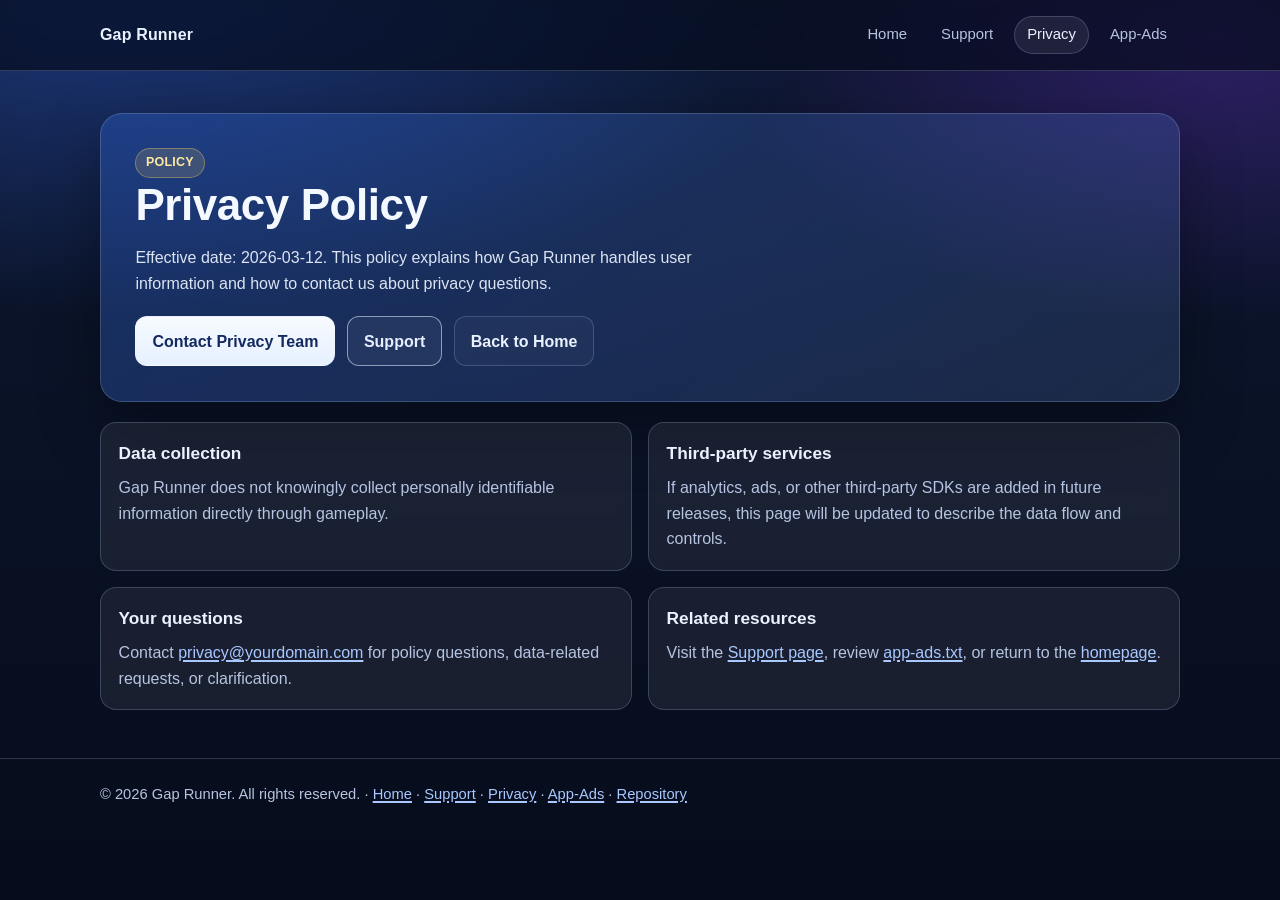
==== privacy.html @ 246b5f3a "Add favicon.ico from new spaceship icon" ====
<!doctype html>
<html lang="en">
<head>
  <meta charset="utf-8" />
  <meta name="viewport" content="width=device-width, initial-scale=1" />
  <title>Privacy Policy — Gap Runner</title>
  <meta name="description" content="Official privacy policy for Gap Runner." />
  <meta name="theme-color" content="#0d1730" />
  <link rel="icon" type="image/x-icon" href="./favicon.ico" />
  <link rel="icon" type="image/png" href="./assets/icon.png" />
  <link rel="apple-touch-icon" href="./assets/icon.png" />
  <link rel="shortcut icon" href="./assets/icon.png" />
  <link rel="stylesheet" href="./styles.css" />
</head>
<body>
  <a class="skip-link" href="#main-content">Skip to content</a>

  <header class="site-header">
    <div class="container header-inner">
      <a class="brand" href="./index.html">Gap Runner</a>
      <nav class="nav" aria-label="Main navigation">
        <a href="./index.html">Home</a>
        <a href="./support.html">Support</a>
        <a href="./privacy.html" aria-current="page">Privacy</a>
        <a href="./app-ads.txt">App-Ads</a>
      </nav>
    </div>
  </header>

  <main id="main-content" class="container">
    <section class="hero" aria-label="Privacy summary">
      <span class="kicker">Policy</span>
      <h1>Privacy Policy</h1>
      <p>
        Effective date: 2026-03-12. This policy explains how Gap Runner handles user
        information and how to contact us about privacy questions.
      </p>
      <div class="actions">
        <a class="btn btn-primary" href="mailto:privacy@yourdomain.com">Contact Privacy Team</a>
        <a class="btn btn-secondary" href="./support.html">Support</a>
        <a class="btn btn-ghost" href="./index.html">Back to Home</a>
      </div>
    </section>

    <section class="grid section" aria-label="Policy details">
      <article class="card">
        <h2>Data collection</h2>
        <p>
          Gap Runner does not knowingly collect personally identifiable information
          directly through gameplay.
        </p>
      </article>

      <article class="card">
        <h2>Third-party services</h2>
        <p>
          If analytics, ads, or other third-party SDKs are added in future releases,
          this page will be updated to describe the data flow and controls.
        </p>
      </article>

      <article class="card">
        <h2>Your questions</h2>
        <p>
          Contact <a href="mailto:privacy@yourdomain.com">privacy@yourdomain.com</a>
          for policy questions, data-related requests, or clarification.
        </p>
      </article>

      <article class="card">
        <h2>Related resources</h2>
        <p>
          Visit the <a href="./support.html">Support page</a>, review
          <a href="./app-ads.txt">app-ads.txt</a>, or return to the
          <a href="./index.html">homepage</a>.
        </p>
      </article>
    </section>
  </main>

  <footer class="site-footer">
    <div class="container">
      <p>
        © <span id="year">2026</span> Gap Runner. All rights reserved. ·
        <a href="./index.html">Home</a> ·
        <a href="./support.html">Support</a> ·
        <a href="./privacy.html">Privacy</a> ·
        <a href="./app-ads.txt">App-Ads</a> ·
        <a href="https://github.com/mehdichitsaz/gap-runner-public" target="_blank" rel="noopener noreferrer">Repository</a>
      </p>
    </div>
  </footer>

  <script>
    document.getElementById('year').textContent = new Date().getFullYear();
  </script>
</body>
</html>
---- styles.css ----
:root {
  --bg: #060c1b;
  --bg-soft: #0d1730;
  --surface: rgba(255, 255, 255, 0.07);
  --surface-strong: rgba(255, 255, 255, 0.12);
  --text: #eaf1ff;
  --text-muted: #b6c4e1;
  --primary: #7fb0ff;
  --primary-strong: #a8c8ff;
  --accent: #ffd45f;
  --border: rgba(181, 203, 245, 0.22);
  --shadow: 0 24px 60px rgba(0, 0, 0, 0.35);
  --radius: 22px;
  --radius-sm: 16px;
}

* { box-sizing: border-box; }

html, body {
  margin: 0;
  padding: 0;
}

body {
  font-family: -apple-system, BlinkMacSystemFont, "SF Pro Display", "SF Pro Text", "Segoe UI", Roboto, "Helvetica Neue", Arial, sans-serif;
  color: var(--text);
  line-height: 1.6;
  background:
    radial-gradient(1200px 600px at 10% -5%, #1e3b82 0%, transparent 60%),
    radial-gradient(900px 500px at 95% 5%, #2d1f63 0%, transparent 55%),
    linear-gradient(180deg, var(--bg-soft) 0%, var(--bg) 100%);
  min-height: 100vh;
}

a {
  color: var(--primary-strong);
  text-decoration-thickness: 1.5px;
  text-underline-offset: 2px;
}

a:hover { color: #d7e6ff; }

.skip-link {
  position: absolute;
  left: -9999px;
  top: auto;
}

.skip-link:focus {
  left: 1rem;
  top: 1rem;
  z-index: 999;
  background: #fff;
  color: #0f2452;
  padding: 0.5rem 0.75rem;
  border-radius: 0.5rem;
  font-weight: 600;
  text-decoration: none;
}

.container {
  width: min(100% - 2rem, 1080px);
  margin: 0 auto;
}

.site-header {
  position: sticky;
  top: 0;
  z-index: 20;
  background: rgba(6, 12, 27, 0.7);
  backdrop-filter: blur(14px) saturate(1.2);
  border-bottom: 1px solid var(--border);
}

.header-inner {
  display: flex;
  align-items: center;
  justify-content: space-between;
  min-height: 70px;
  gap: 1rem;
}

.brand {
  font-weight: 700;
  color: var(--text);
  text-decoration: none;
  letter-spacing: 0.01em;
}

.nav {
  display: flex;
  flex-wrap: wrap;
  gap: 0.5rem;
}

.nav a {
  text-decoration: none;
  font-size: 0.93rem;
  color: var(--text-muted);
  padding: 0.4rem 0.75rem;
  border-radius: 999px;
  border: 1px solid transparent;
}

.nav a:hover,
.nav a[aria-current="page"] {
  color: var(--text);
  border-color: var(--border);
  background: rgba(255, 255, 255, 0.08);
}

main { padding: 2.6rem 0 3rem; }

.hero {
  background: linear-gradient(145deg, rgba(45, 99, 211, 0.36), rgba(127, 176, 255, 0.15));
  border: 1px solid var(--border);
  color: #f4f8ff;
  padding: 1.65rem;
  border-radius: var(--radius);
  box-shadow: var(--shadow);
}

.hero-main {
  display: grid;
  gap: 1.25rem;
  align-items: center;
}

.hero-icon-wrap {
  display: flex;
  justify-content: center;
}

.hero-icon {
  width: clamp(92px, 18vw, 132px);
  height: clamp(92px, 18vw, 132px);
  border-radius: 26px;
  box-shadow: 0 20px 45px rgba(0, 0, 0, 0.3);
  border: 1px solid rgba(255, 255, 255, 0.3);
}

.hero h1 {
  margin: 0.15rem 0 0;
  line-height: 1.15;
  font-size: clamp(1.85rem, 4vw, 2.75rem);
  letter-spacing: -0.01em;
}

.hero p {
  margin: 0.9rem 0 0;
  color: rgba(236, 243, 255, 0.92);
  max-width: 68ch;
}

.actions {
  display: flex;
  flex-wrap: wrap;
  gap: 0.72rem;
  margin-top: 1.25rem;
}

.btn {
  display: inline-flex;
  align-items: center;
  justify-content: center;
  gap: 0.4rem;
  border-radius: 12px;
  border: 1px solid transparent;
  padding: 0.7rem 1rem;
  font-weight: 600;
  text-decoration: none;
  transition: transform 0.12s ease, background-color 0.2s ease;
}

.btn:hover {
  transform: translateY(-1px);
}

.btn-primary {
  background: linear-gradient(180deg, #f7fbff, #e6f0ff);
  color: #132a5f;
}

.btn-primary:hover { background: #ffffff; }

.btn-secondary {
  color: #e7efff;
  border-color: rgba(231, 239, 255, 0.55);
  background: rgba(255, 255, 255, 0.05);
}

.btn-secondary:hover { background: rgba(255, 255, 255, 0.12); }

.btn-ghost {
  color: var(--text);
  border-color: var(--border);
  background: rgba(255, 255, 255, 0.03);
}

.btn-ghost:hover { background: rgba(255, 255, 255, 0.09); }

.grid {
  display: grid;
  grid-template-columns: 1fr;
  gap: 1rem;
  margin-top: 1.5rem;
}

.card {
  background: var(--surface);
  border: 1px solid var(--border);
  border-radius: var(--radius-sm);
  padding: 1.1rem;
  backdrop-filter: blur(4px);
}

.card:hover {
  border-color: rgba(200, 220, 255, 0.35);
  background: var(--surface-strong);
}

.card h2 {
  margin: 0 0 0.45rem;
  font-size: 1.08rem;
}

.card p {
  margin: 0;
  color: var(--text-muted);
}

.section {
  margin-top: 1.25rem;
}

.kicker {
  display: inline-block;
  padding: 0.24rem 0.6rem;
  border-radius: 999px;
  background: rgba(255, 212, 95, 0.15);
  border: 1px solid rgba(255, 212, 95, 0.35);
  color: #ffe7a3;
  font-weight: 600;
  font-size: 0.78rem;
  letter-spacing: 0.02em;
  text-transform: uppercase;
}

.site-footer {
  border-top: 1px solid var(--border);
  color: var(--text-muted);
  font-size: 0.92rem;
  padding: 1.5rem 0 2rem;
}

.site-footer p {
  margin: 0;
  text-wrap: balance;
}

@media (min-width: 760px) {
  .hero { padding: 2.15rem; }
  .hero-main { grid-template-columns: auto 1fr; gap: 1.6rem; }
  .hero-icon-wrap { justify-content: flex-start; }
  .grid { grid-template-columns: repeat(2, minmax(0, 1fr)); }
}

@media (max-width: 520px) {
  .header-inner {
    flex-direction: column;
    align-items: flex-start;
    padding: 0.65rem 0;
  }

  .nav {
    width: 100%;
  }

  .nav a {
    padding: 0.45rem 0.6rem;
  }
}
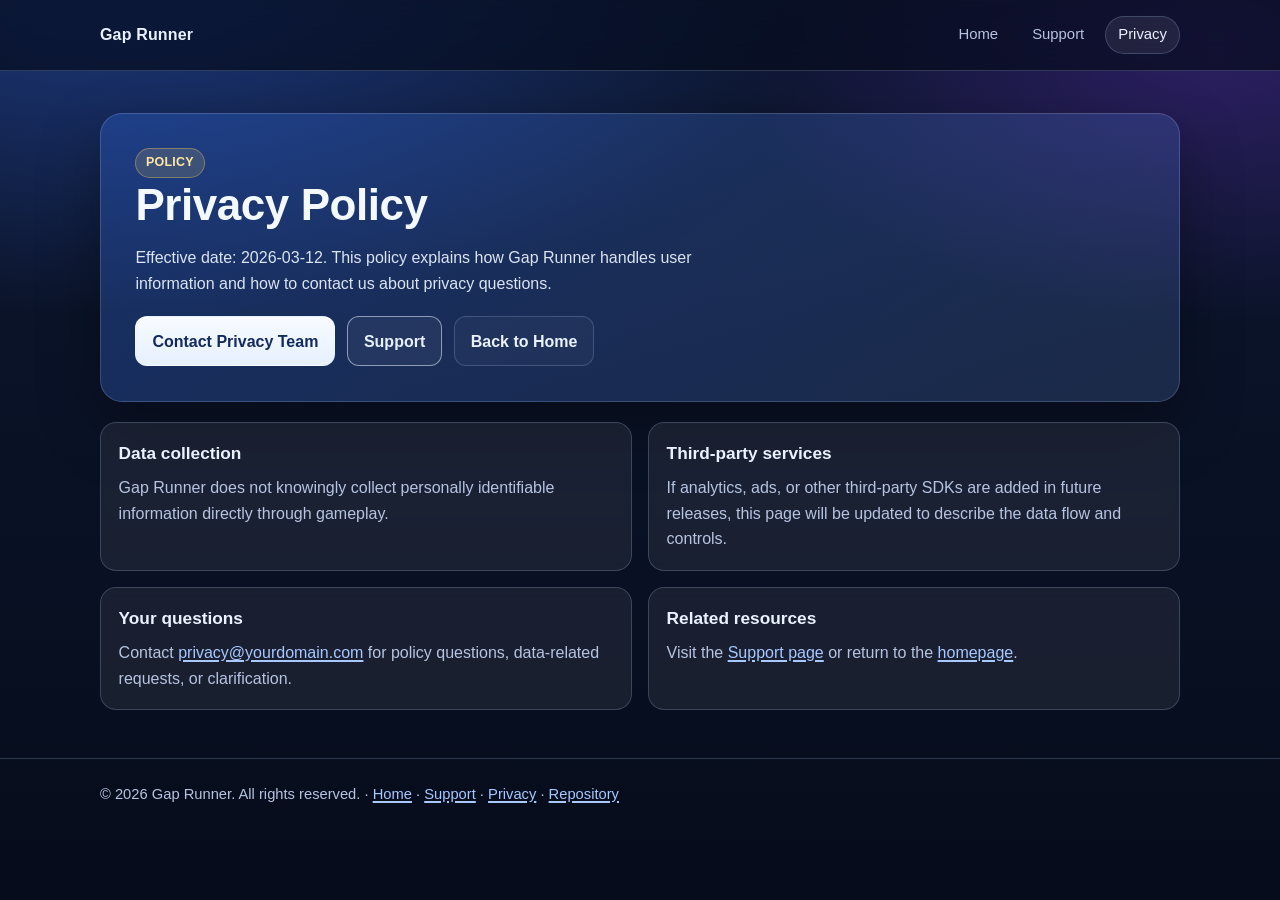
==== commit 802f2467: "Add ads.txt and remove app-ads.txt links from site UI" ====
--- a/privacy.html
+++ b/privacy.html
@@ -7,9 +7,7 @@
   <meta name="description" content="Official privacy policy for Gap Runner." />
   <meta name="theme-color" content="#0d1730" />
   <link rel="icon" type="image/x-icon" href="./favicon.ico" />
-  <link rel="icon" type="image/png" href="./assets/icon.png" />
   <link rel="apple-touch-icon" href="./assets/icon.png" />
-  <link rel="shortcut icon" href="./assets/icon.png" />
   <link rel="stylesheet" href="./styles.css" />
 </head>
 <body>
@@ -22,7 +20,6 @@
         <a href="./index.html">Home</a>
         <a href="./support.html">Support</a>
         <a href="./privacy.html" aria-current="page">Privacy</a>
-        <a href="./app-ads.txt">App-Ads</a>
       </nav>
     </div>
   </header>
@@ -70,8 +67,7 @@
       <article class="card">
         <h2>Related resources</h2>
         <p>
-          Visit the <a href="./support.html">Support page</a>, review
-          <a href="./app-ads.txt">app-ads.txt</a>, or return to the
+          Visit the <a href="./support.html">Support page</a> or return to the
           <a href="./index.html">homepage</a>.
         </p>
       </article>
@@ -85,7 +81,6 @@
         <a href="./index.html">Home</a> ·
         <a href="./support.html">Support</a> ·
         <a href="./privacy.html">Privacy</a> ·
-        <a href="./app-ads.txt">App-Ads</a> ·
         <a href="https://github.com/mehdichitsaz/gap-runner-public" target="_blank" rel="noopener noreferrer">Repository</a>
       </p>
     </div>
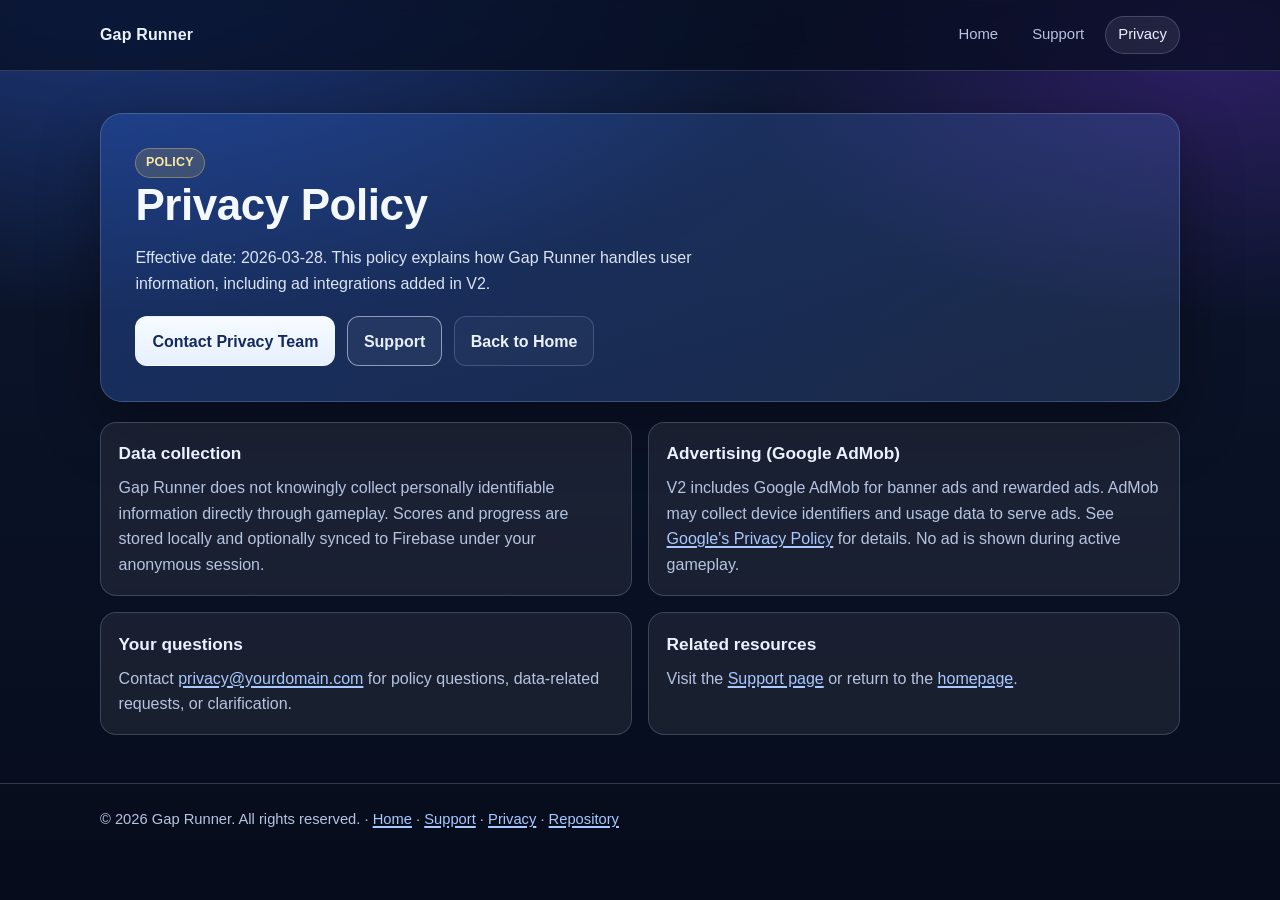
==== commit fd22a0b5: "Update site content for V2 — lives, stars, AdMob, leaderboards, privacy policy" ====
--- a/privacy.html
+++ b/privacy.html
@@ -29,8 +29,8 @@
       <span class="kicker">Policy</span>
       <h1>Privacy Policy</h1>
       <p>
-        Effective date: 2026-03-12. This policy explains how Gap Runner handles user
-        information and how to contact us about privacy questions.
+        Effective date: 2026-03-28. This policy explains how Gap Runner handles user
+        information, including ad integrations added in V2.
       </p>
       <div class="actions">
         <a class="btn btn-primary" href="mailto:privacy@yourdomain.com">Contact Privacy Team</a>
@@ -44,15 +44,18 @@
         <h2>Data collection</h2>
         <p>
           Gap Runner does not knowingly collect personally identifiable information
-          directly through gameplay.
+          directly through gameplay. Scores and progress are stored locally and optionally
+          synced to Firebase under your anonymous session.
         </p>
       </article>
 
       <article class="card">
-        <h2>Third-party services</h2>
+        <h2>Advertising (Google AdMob)</h2>
         <p>
-          If analytics, ads, or other third-party SDKs are added in future releases,
-          this page will be updated to describe the data flow and controls.
+          V2 includes Google AdMob for banner ads and rewarded ads. AdMob may collect
+          device identifiers and usage data to serve ads. See
+          <a href="https://policies.google.com/privacy" target="_blank" rel="noopener noreferrer">Google's Privacy Policy</a>
+          for details. No ad is shown during active gameplay.
         </p>
       </article>
 
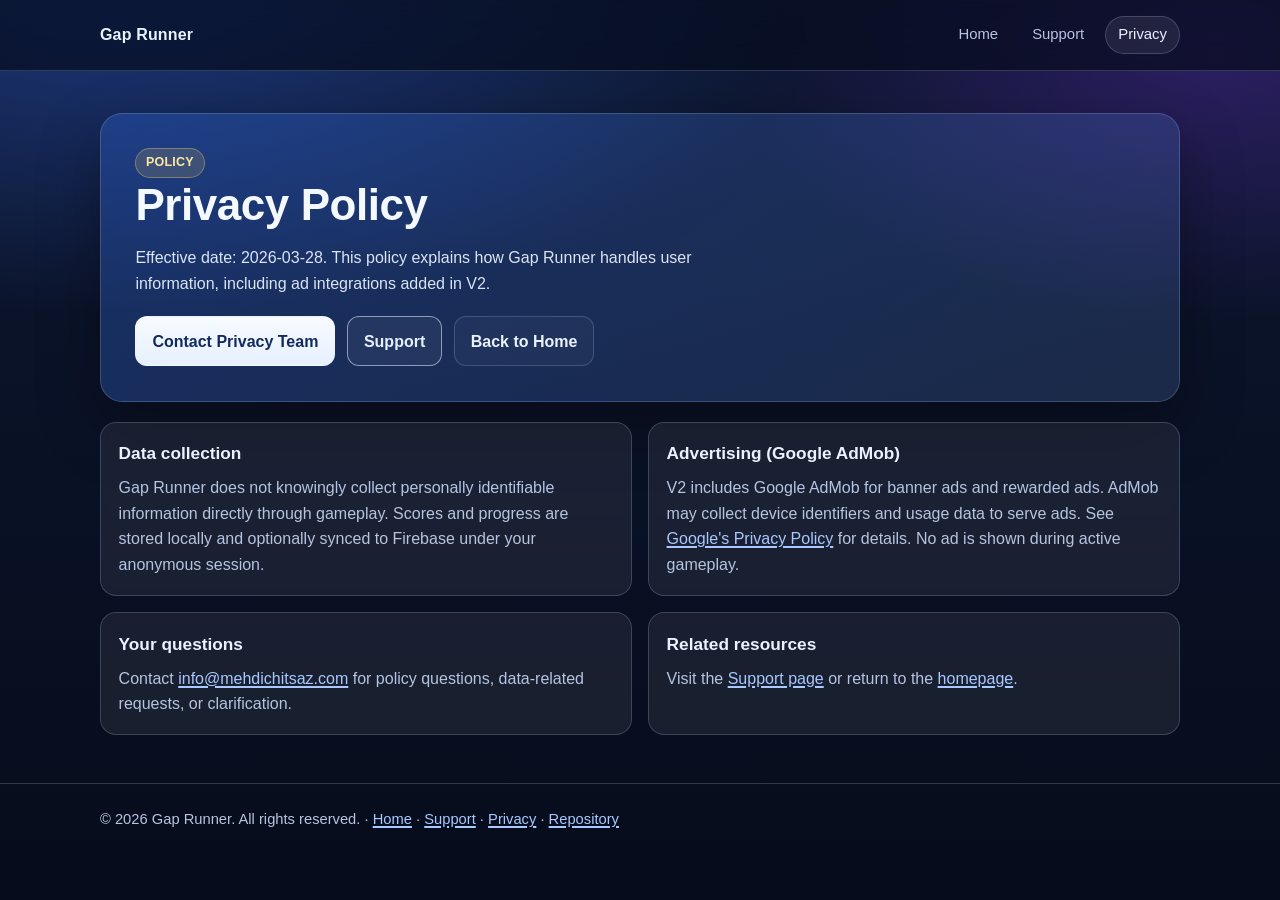
==== commit 5adadb18: "Update contact emails to info@mehdichitsaz.com" ====
--- a/privacy.html
+++ b/privacy.html
@@ -33,7 +33,7 @@
         information, including ad integrations added in V2.
       </p>
       <div class="actions">
-        <a class="btn btn-primary" href="mailto:privacy@yourdomain.com">Contact Privacy Team</a>
+        <a class="btn btn-primary" href="mailto:info@mehdichitsaz.com">Contact Privacy Team</a>
         <a class="btn btn-secondary" href="./support.html">Support</a>
         <a class="btn btn-ghost" href="./index.html">Back to Home</a>
       </div>
@@ -62,7 +62,7 @@
       <article class="card">
         <h2>Your questions</h2>
         <p>
-          Contact <a href="mailto:privacy@yourdomain.com">privacy@yourdomain.com</a>
+          Contact <a href="mailto:info@mehdichitsaz.com">info@mehdichitsaz.com</a>
           for policy questions, data-related requests, or clarification.
         </p>
       </article>
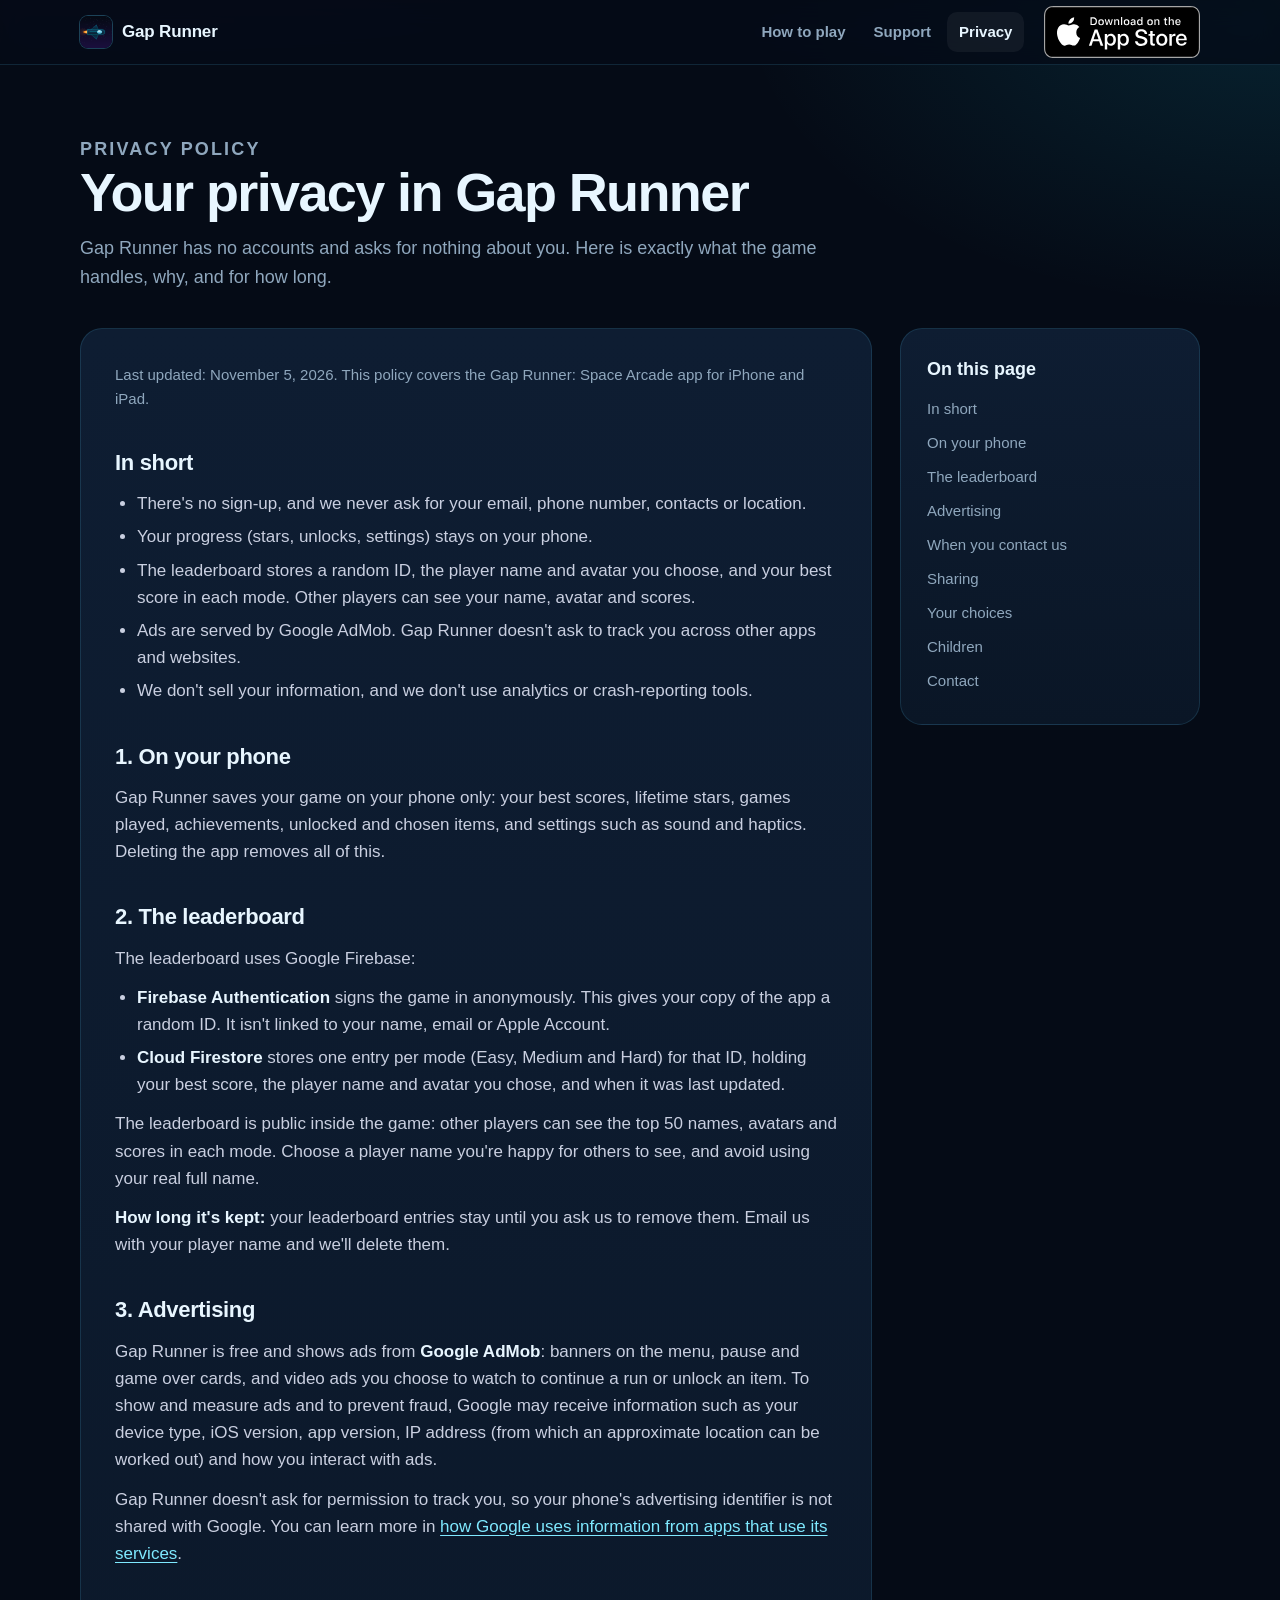
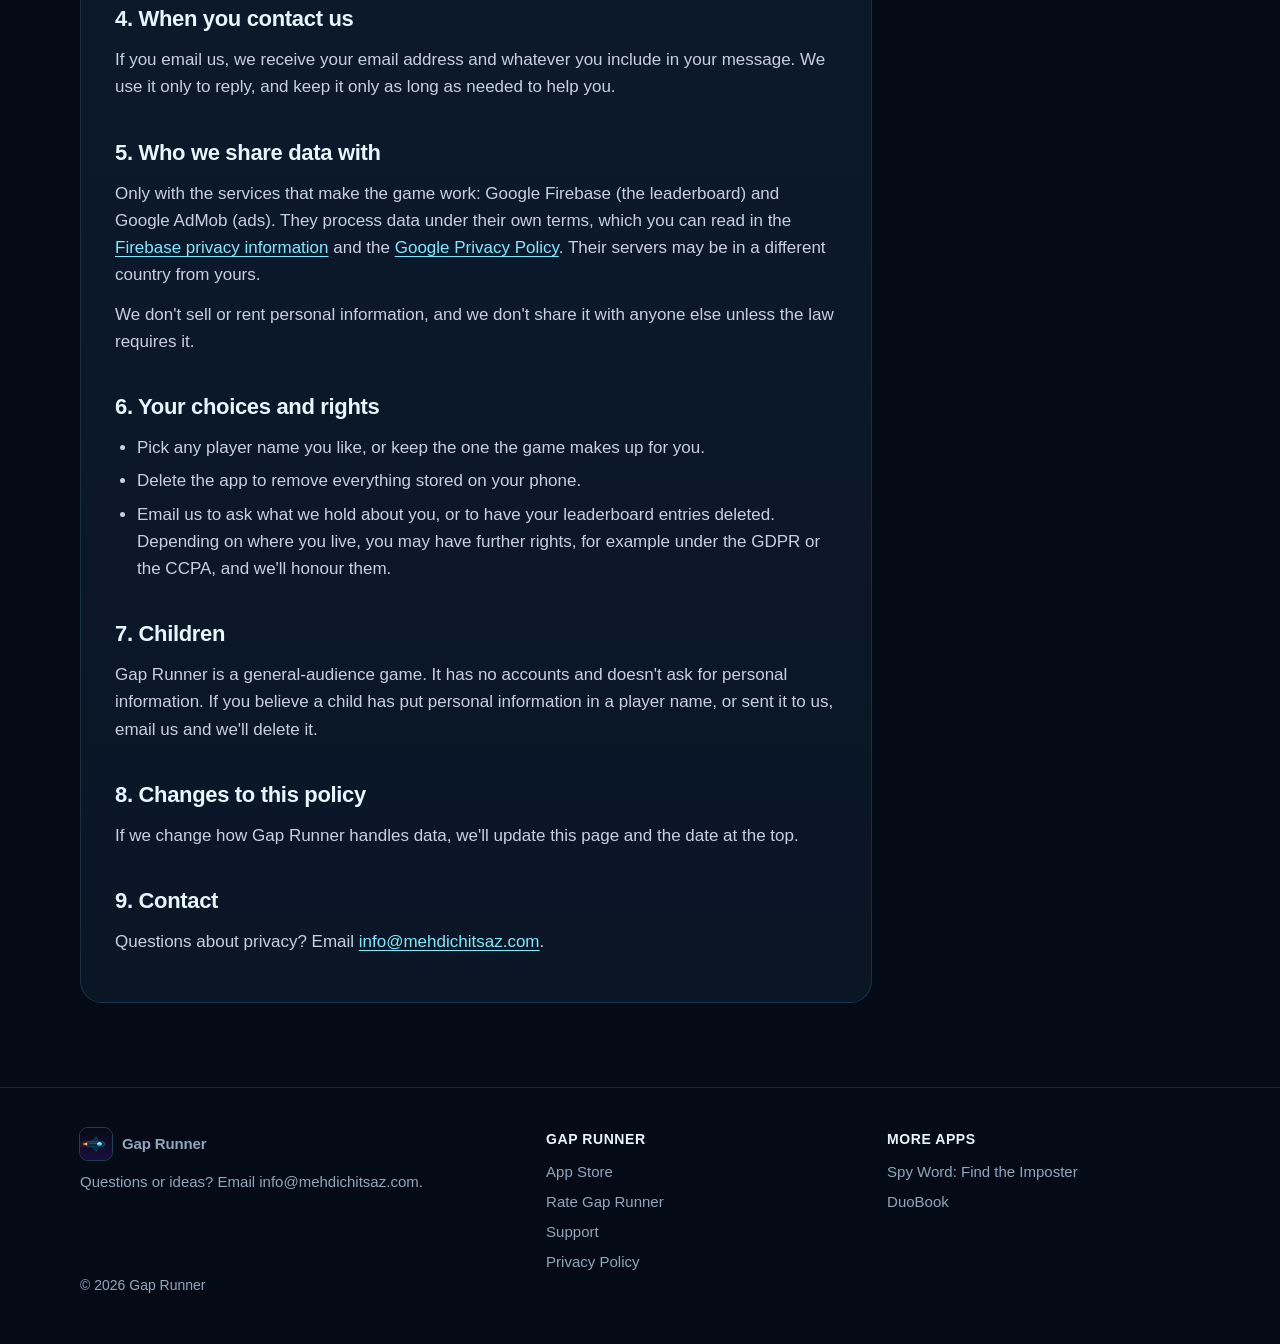
==== commit f45240ec: "Rebuild the site for Gap Runner 2.1: new home, support and privacy pages, current screenshots, iPhon" ====
--- a/privacy.html
+++ b/privacy.html
@@ -1,96 +1,144 @@
 <!doctype html>
 <html lang="en">
 <head>
-  <meta charset="utf-8" />
-  <meta name="viewport" content="width=device-width, initial-scale=1" />
-  <title>Privacy Policy — Gap Runner</title>
-  <meta name="description" content="Official privacy policy for Gap Runner." />
-  <meta name="theme-color" content="#0d1730" />
-  <link rel="icon" type="image/x-icon" href="./favicon.ico" />
-  <link rel="apple-touch-icon" href="./assets/icon.png" />
-  <link rel="stylesheet" href="./styles.css" />
+  <meta charset="utf-8">
+  <meta name="viewport" content="width=device-width, initial-scale=1, viewport-fit=cover">
+  <title>Privacy Policy · Gap Runner: Space Arcade</title>
+  <meta name="description" content="How Gap Runner handles data: no accounts, progress stays on your phone, the leaderboard shows your player name and best scores, and ads are served by Google AdMob without tracking.">
+  <meta name="theme-color" content="#050b16">
+  <link rel="canonical" href="https://mehdichitsaz.com/gap-runner/privacy.html">
+  <link rel="icon" href="favicon.ico" sizes="48x48">
+  <link rel="icon" type="image/png" sizes="32x32" href="assets/img/favicon-32.png">
+  <link rel="apple-touch-icon" href="apple-touch-icon.png">
+  <link rel="stylesheet" href="assets/site.css">
+  <meta property="og:type" content="website">
+  <meta property="og:site_name" content="Gap Runner">
+  <meta property="og:title" content="Gap Runner Privacy Policy">
+  <meta property="og:description" content="No accounts, progress stays on your phone, and the leaderboard only shows your player name, avatar and best scores.">
+  <meta property="og:url" content="https://mehdichitsaz.com/gap-runner/privacy.html">
+  <meta property="og:image" content="https://mehdichitsaz.com/gap-runner/assets/img/og.jpg">
+  <meta name="twitter:card" content="summary_large_image">
 </head>
 <body>
-  <a class="skip-link" href="#main-content">Skip to content</a>
+  <a class="skip" href="#main">Skip to content</a>
 
   <header class="site-header">
-    <div class="container header-inner">
-      <a class="brand" href="./index.html">Gap Runner</a>
-      <nav class="nav" aria-label="Main navigation">
-        <a href="./index.html">Home</a>
-        <a href="./support.html">Support</a>
-        <a href="./privacy.html" aria-current="page">Privacy</a>
+    <div class="wrap">
+      <a class="brand" href="./"><img src="assets/img/icon-512.png" alt="" width="32" height="32">Gap Runner</a>
+      <nav class="nav" aria-label="Main">
+        <a class="optional" href="./#how-to-play">How to play</a>
+        <a href="support.html">Support</a>
+        <a href="privacy.html" aria-current="page">Privacy</a>
       </nav>
+      <a class="header-cta badge-link" href="https://apps.apple.com/app/id6761074765"><img src="assets/img/app-store-badge.svg" alt="Download on the App Store" width="108" height="36"></a>
     </div>
   </header>
 
-  <main id="main-content" class="container">
-    <section class="hero" aria-label="Privacy summary">
-      <span class="kicker">Policy</span>
-      <h1>Privacy Policy</h1>
-      <p>
-        Effective date: 2026-03-28. This policy explains how Gap Runner handles user
-        information, including ad integrations added in V2.
-      </p>
-      <div class="actions">
-        <a class="btn btn-primary" href="mailto:info@mehdichitsaz.com">Contact Privacy Team</a>
-        <a class="btn btn-secondary" href="./support.html">Support</a>
-        <a class="btn btn-ghost" href="./index.html">Back to Home</a>
+  <main id="main" class="doc">
+    <div class="wrap">
+      <div class="doc-head">
+        <p class="eyebrow">Privacy Policy</p>
+        <h1>Your privacy in Gap Runner</h1>
+        <p>Gap Runner has no accounts and asks for nothing about you. Here is exactly what the game handles, why, and for how long.</p>
       </div>
-    </section>
 
-    <section class="grid section" aria-label="Policy details">
-      <article class="card">
-        <h2>Data collection</h2>
-        <p>
-          Gap Runner does not knowingly collect personally identifiable information
-          directly through gameplay. Scores and progress are stored locally and optionally
-          synced to Firebase under your anonymous session.
-        </p>
-      </article>
+      <div class="doc-grid">
+        <article class="card prose">
+          <p class="meta">Last updated: November 5, 2026. This policy covers the Gap Runner: Space Arcade app for iPhone and iPad.</p>
 
-      <article class="card">
-        <h2>Advertising (Google AdMob)</h2>
-        <p>
-          V2 includes Google AdMob for banner ads and rewarded ads. AdMob may collect
-          device identifiers and usage data to serve ads. See
-          <a href="https://policies.google.com/privacy" target="_blank" rel="noopener noreferrer">Google's Privacy Policy</a>
-          for details. No ad is shown during active gameplay.
-        </p>
-      </article>
+          <h2 id="summary">In short</h2>
+          <ul>
+            <li>There's no sign-up, and we never ask for your email, phone number, contacts or location.</li>
+            <li>Your progress (stars, unlocks, settings) stays on your phone.</li>
+            <li>The leaderboard stores a random ID, the player name and avatar you choose, and your best score in each mode. Other players can see your name, avatar and scores.</li>
+            <li>Ads are served by Google AdMob. Gap Runner doesn't ask to track you across other apps and websites.</li>
+            <li>We don't sell your information, and we don't use analytics or crash-reporting tools.</li>
+          </ul>
 
-      <article class="card">
-        <h2>Your questions</h2>
-        <p>
-          Contact <a href="mailto:info@mehdichitsaz.com">info@mehdichitsaz.com</a>
-          for policy questions, data-related requests, or clarification.
-        </p>
-      </article>
+          <h2 id="device">1. On your phone</h2>
+          <p>Gap Runner saves your game on your phone only: your best scores, lifetime stars, games played, achievements, unlocked and chosen items, and settings such as sound and haptics. Deleting the app removes all of this.</p>
 
-      <article class="card">
-        <h2>Related resources</h2>
-        <p>
-          Visit the <a href="./support.html">Support page</a> or return to the
-          <a href="./index.html">homepage</a>.
-        </p>
-      </article>
-    </section>
+          <h2 id="leaderboard">2. The leaderboard</h2>
+          <p>The leaderboard uses Google Firebase:</p>
+          <ul>
+            <li><strong>Firebase Authentication</strong> signs the game in anonymously. This gives your copy of the app a random ID. It isn't linked to your name, email or Apple Account.</li>
+            <li><strong>Cloud Firestore</strong> stores one entry per mode (Easy, Medium and Hard) for that ID, holding your best score, the player name and avatar you chose, and when it was last updated.</li>
+          </ul>
+          <p>The leaderboard is public inside the game: other players can see the top 50 names, avatars and scores in each mode. Choose a player name you're happy for others to see, and avoid using your real full name.</p>
+          <p><strong>How long it's kept:</strong> your leaderboard entries stay until you ask us to remove them. Email us with your player name and we'll delete them.</p>
+
+          <h2 id="ads">3. Advertising</h2>
+          <p>Gap Runner is free and shows ads from <strong>Google AdMob</strong>: banners on the menu, pause and game over cards, and video ads you choose to watch to continue a run or unlock an item. To show and measure ads and to prevent fraud, Google may receive information such as your device type, iOS version, app version, IP address (from which an approximate location can be worked out) and how you interact with ads.</p>
+          <p>Gap Runner doesn't ask for permission to track you, so your phone's advertising identifier is not shared with Google. You can learn more in <a href="https://policies.google.com/technologies/ads">how Google uses information from apps that use its services</a>.</p>
+
+          <h2 id="contact-us">4. When you contact us</h2>
+          <p>If you email us, we receive your email address and whatever you include in your message. We use it only to reply, and keep it only as long as needed to help you.</p>
+
+          <h2 id="sharing">5. Who we share data with</h2>
+          <p>Only with the services that make the game work: Google Firebase (the leaderboard) and Google AdMob (ads). They process data under their own terms, which you can read in the <a href="https://firebase.google.com/support/privacy">Firebase privacy information</a> and the <a href="https://policies.google.com/privacy">Google Privacy Policy</a>. Their servers may be in a different country from yours.</p>
+          <p>We don't sell or rent personal information, and we don't share it with anyone else unless the law requires it.</p>
+
+          <h2 id="choices">6. Your choices and rights</h2>
+          <ul>
+            <li>Pick any player name you like, or keep the one the game makes up for you.</li>
+            <li>Delete the app to remove everything stored on your phone.</li>
+            <li>Email us to ask what we hold about you, or to have your leaderboard entries deleted. Depending on where you live, you may have further rights, for example under the GDPR or the CCPA, and we'll honour them.</li>
+          </ul>
+
+          <h2 id="children">7. Children</h2>
+          <p>Gap Runner is a general-audience game. It has no accounts and doesn't ask for personal information. If you believe a child has put personal information in a player name, or sent it to us, email us and we'll delete it.</p>
+
+          <h2 id="changes">8. Changes to this policy</h2>
+          <p>If we change how Gap Runner handles data, we'll update this page and the date at the top.</p>
+
+          <h2 id="contact">9. Contact</h2>
+          <p>Questions about privacy? Email <a href="mailto:info@mehdichitsaz.com?subject=Gap%20Runner%20privacy">info@mehdichitsaz.com</a>.</p>
+        </article>
+
+        <aside class="card aside">
+          <h2>On this page</h2>
+          <ul class="toc">
+            <li><a href="#summary">In short</a></li>
+            <li><a href="#device">On your phone</a></li>
+            <li><a href="#leaderboard">The leaderboard</a></li>
+            <li><a href="#ads">Advertising</a></li>
+            <li><a href="#contact-us">When you contact us</a></li>
+            <li><a href="#sharing">Sharing</a></li>
+            <li><a href="#choices">Your choices</a></li>
+            <li><a href="#children">Children</a></li>
+            <li><a href="#contact">Contact</a></li>
+          </ul>
+        </aside>
+      </div>
+    </div>
   </main>
 
   <footer class="site-footer">
-    <div class="container">
-      <p>
-        © <span id="year">2026</span> Gap Runner. All rights reserved. ·
-        <a href="./index.html">Home</a> ·
-        <a href="./support.html">Support</a> ·
-        <a href="./privacy.html">Privacy</a> ·
-        <a href="https://github.com/mehdichitsaz/gap-runner-public" target="_blank" rel="noopener noreferrer">Repository</a>
-      </p>
+    <div class="wrap">
+      <div class="footer-grid">
+        <div>
+          <a class="brand" href="./"><img src="assets/img/icon-512.png" alt="" width="32" height="32">Gap Runner</a>
+          <p>Questions or ideas? Email <a href="mailto:info@mehdichitsaz.com">info@mehdichitsaz.com</a>.</p>
+        </div>
+        <div>
+          <h2>Gap Runner</h2>
+          <ul>
+            <li><a href="https://apps.apple.com/app/id6761074765">App Store</a></li>
+            <li><a href="https://apps.apple.com/app/id6761074765?action=write-review">Rate Gap Runner</a></li>
+            <li><a href="support.html">Support</a></li>
+            <li><a href="privacy.html">Privacy Policy</a></li>
+          </ul>
+        </div>
+        <div>
+          <h2>More apps</h2>
+          <ul>
+            <li><a href="https://mehdichitsaz.com/spyword/">Spy Word: Find the Imposter</a></li>
+            <li><a href="https://mehdichitsaz.com/duobook/">DuoBook</a></li>
+          </ul>
+        </div>
+      </div>
+      <p class="copyright">© 2026 Gap Runner</p>
     </div>
   </footer>
-
-  <script>
-    document.getElementById('year').textContent = new Date().getFullYear();
-  </script>
 </body>
 </html>
--- a/assets/site.css
+++ b/assets/site.css
@@ -0,0 +1,373 @@
+/* Gap Runner public site: home, support and privacy share this sheet. */
+
+:root {
+  --bg: #050b16;
+  --bg-2: #081222;
+  --surface: #0a1626;
+  --surface-2: #0e1d32;
+  --line: rgba(90, 210, 255, 0.14);
+  --line-strong: rgba(90, 210, 255, 0.28);
+  --text: #e8f6ff;
+  --muted: #8fa7bd;
+  --accent: #19d3f0;
+  --accent-soft: rgba(25, 211, 240, 0.14);
+  --violet: #8b5cf6;
+  --gold: #f5c542;
+  --heart: #ff4d6d;
+  --radius: 22px;
+  --radius-sm: 14px;
+  --wrap: 1120px;
+  --shadow: 0 30px 80px rgba(0, 0, 0, 0.45);
+  color-scheme: dark;
+}
+
+* { box-sizing: border-box; }
+
+html { scroll-behavior: smooth; -webkit-text-size-adjust: 100%; }
+
+html { background: var(--bg); }
+
+body {
+  margin: 0;
+  min-height: 100vh;
+  background:
+    radial-gradient(1100px 600px at 12% -10%, rgba(139, 92, 246, 0.18), transparent 60%) no-repeat,
+    radial-gradient(900px 520px at 100% 0%, rgba(25, 211, 240, 0.12), transparent 60%) no-repeat,
+    var(--bg);
+  color: var(--text);
+  font: 400 17px/1.6 -apple-system, BlinkMacSystemFont, "SF Pro Text", "Inter", "Segoe UI", Roboto, Helvetica, Arial, sans-serif;
+  -webkit-font-smoothing: antialiased;
+}
+
+img { display: block; max-width: 100%; height: auto; }
+
+a { color: #7fe9ff; text-underline-offset: 0.18em; }
+a:hover { color: #b8f4ff; }
+
+:focus-visible { outline: 3px solid var(--accent); outline-offset: 3px; border-radius: 6px; }
+
+.wrap { width: min(var(--wrap), 100% - 32px); margin-inline: auto; }
+
+.skip {
+  position: absolute; left: -9999px; top: 8px;
+  background: var(--accent); color: #03121a; padding: 8px 14px; border-radius: 10px; z-index: 50;
+}
+.skip:focus { left: 16px; }
+
+/* Header */
+
+.site-header {
+  position: sticky; top: 0; z-index: 20;
+  background: rgba(5, 11, 22, 0.8);
+  backdrop-filter: saturate(160%) blur(14px);
+  -webkit-backdrop-filter: saturate(160%) blur(14px);
+  border-bottom: 1px solid var(--line);
+}
+.site-header .wrap { display: flex; align-items: center; gap: 20px; height: 64px; }
+
+.brand { display: inline-flex; align-items: center; gap: 10px; color: var(--text); text-decoration: none; font-weight: 700; letter-spacing: -0.01em; white-space: nowrap; flex-shrink: 0; }
+.brand img { width: 32px; height: 32px; border-radius: 8px; box-shadow: 0 0 0 1px var(--line-strong); }
+
+.nav { display: flex; gap: 4px; margin-left: auto; }
+.nav a {
+  color: var(--muted); text-decoration: none; font-size: 15px; font-weight: 550;
+  padding: 8px 12px; border-radius: 10px;
+}
+.nav a:hover, .nav a[aria-current="page"] { color: var(--text); background: rgba(255, 255, 255, 0.05); }
+
+.header-cta img { height: 36px; width: auto; }
+
+/* Buttons */
+
+.badge-link { display: inline-block; line-height: 0; border-radius: 10px; }
+.badge-link img { height: 52px; width: auto; }
+
+.btn {
+  display: inline-flex; align-items: center; justify-content: center; gap: 8px;
+  min-height: 52px; padding: 0 22px; border-radius: 14px;
+  font-weight: 650; font-size: 16px; text-decoration: none;
+  border: 1px solid var(--line-strong); color: var(--text); background: rgba(255, 255, 255, 0.03);
+}
+.btn:hover { color: var(--text); background: rgba(255, 255, 255, 0.07); }
+.btn-primary { background: var(--accent); border-color: transparent; color: #03121a; }
+.btn-primary:hover { background: #4fe0f7; color: #03121a; }
+
+/* Hero */
+
+.hero { padding: 64px 0 28px; text-align: center; }
+.eyebrow {
+  display: inline-block; margin: 0 0 14px;
+  color: #7fe9ff; font-size: 13px; font-weight: 700; letter-spacing: 0.12em; text-transform: uppercase;
+}
+.hero h1 {
+  margin: 0 auto; max-width: 820px;
+  font-size: clamp(40px, 7vw, 72px); line-height: 1.02; letter-spacing: -0.035em; font-weight: 800;
+}
+.hero h1 span { display: block; background: linear-gradient(90deg, #5ff0ff, #b18cff); -webkit-background-clip: text; background-clip: text; color: transparent; }
+.lead { margin: 20px auto 0; max-width: 640px; color: var(--muted); font-size: clamp(17px, 2vw, 20px); }
+.cta-row { display: flex; flex-wrap: wrap; justify-content: center; align-items: center; gap: 14px; margin-top: 30px; }
+.facts { display: flex; flex-wrap: wrap; justify-content: center; gap: 8px; margin: 26px 0 0; padding: 0; list-style: none; }
+.facts li {
+  font-size: 14px; font-weight: 600; color: #cdd3e6;
+  padding: 6px 12px; border-radius: 999px; border: 1px solid var(--line); background: rgba(255, 255, 255, 0.03);
+}
+.hero-art {
+  margin: 44px auto 0; border-radius: var(--radius); overflow: hidden;
+  border: 1px solid var(--line); box-shadow: var(--shadow), 0 0 90px rgba(25, 211, 240, 0.14);
+  aspect-ratio: 3840 / 1646; background: var(--bg-2);
+}
+.hero-art img { width: 100%; height: 100%; object-fit: cover; }
+
+/* Sections */
+
+section { scroll-margin-top: 80px; }
+.section { padding: 84px 0 0; }
+.section-head { max-width: 680px; margin: 0 auto 36px; text-align: center; }
+.section-head h2 { margin: 0; font-size: clamp(30px, 4.4vw, 44px); line-height: 1.1; letter-spacing: -0.025em; font-weight: 750; }
+.section-head p { margin: 14px 0 0; color: var(--muted); font-size: 18px; }
+
+.card {
+  background: linear-gradient(180deg, var(--surface-2), var(--surface));
+  border: 1px solid var(--line); border-radius: var(--radius);
+}
+
+/* Phone screenshots */
+
+.phone {
+  border-radius: 30px; overflow: hidden; background: #000;
+  border: 1px solid var(--line-strong);
+  box-shadow: 0 18px 50px rgba(0, 0, 0, 0.45);
+  aspect-ratio: 1206 / 2622;
+}
+.phone img { width: 100%; height: 100%; object-fit: cover; }
+
+/* Steps */
+
+.steps { display: grid; grid-template-columns: repeat(4, 1fr); gap: 18px; margin: 0; padding: 0; list-style: none; }
+.step { padding: 22px 22px 24px; display: flex; flex-direction: column; }
+.step .num {
+  width: 30px; height: 30px; border-radius: 50%; display: grid; place-items: center;
+  font-size: 14px; font-weight: 750; color: #03121a; background: var(--accent);
+}
+.step h3 { margin: 14px 0 6px; font-size: 19px; letter-spacing: -0.01em; }
+.step p { margin: 0 0 20px; color: var(--muted); font-size: 15.5px; }
+.step .shots { margin-top: auto; display: grid; gap: 10px; grid-template-columns: 1fr; }
+.step .shots.pair { grid-template-columns: repeat(10, 1fr); }
+.step .shots.pair .phone { grid-row: 1; }
+.step .shots.pair .phone:first-child { grid-column: 1 / 8; position: relative; z-index: 1; }
+.step .shots.pair .phone:last-child { grid-column: 4 / 11; margin-top: 22%; }
+.step .phone { border-radius: 22px; }
+
+/* Modes */
+
+.modes { display: grid; grid-template-columns: 1fr 1fr; gap: 18px; }
+.mode { padding: 30px; }
+.mode .tag { display: inline-block; font-size: 12px; font-weight: 750; letter-spacing: 0.1em; text-transform: uppercase; color: #7fe9ff; }
+.mode h3 { margin: 8px 0 8px; font-size: 26px; letter-spacing: -0.02em; }
+.mode p { margin: 0; color: var(--muted); }
+.mode ul { margin: 16px 0 0; padding-left: 20px; color: #cdd3e6; }
+.mode li + li { margin-top: 4px; }
+
+/* Categories */
+
+.categories { padding: 34px; display: grid; grid-template-columns: 0.9fr 1.1fr; gap: 34px; align-items: center; }
+.categories h3 { margin: 0 0 10px; font-size: 26px; letter-spacing: -0.02em; }
+.categories p { margin: 0 0 12px; color: var(--muted); }
+.chip-cloud { display: flex; flex-wrap: wrap; gap: 8px; margin: 0; padding: 0; list-style: none; }
+.chip-cloud li {
+  padding: 8px 13px; border-radius: 12px; font-size: 15px; font-weight: 600;
+  background: rgba(255, 255, 255, 0.04); border: 1px solid var(--line);
+}
+.chip-cloud li.new { border-color: rgba(25, 211, 240, 0.5); background: var(--accent-soft); }
+
+/* Features */
+
+.features { display: grid; grid-template-columns: repeat(3, 1fr); gap: 18px; }
+.feature { padding: 26px; }
+.feature svg { width: 28px; height: 28px; color: #5ff0ff; }
+.feature h3 { margin: 14px 0 6px; font-size: 19px; letter-spacing: -0.01em; }
+.feature p { margin: 0; color: var(--muted); font-size: 15.5px; }
+
+/* Gallery */
+
+.gallery {
+  display: grid; grid-auto-flow: column; grid-auto-columns: 220px; gap: 18px;
+  overflow-x: auto; padding: 6px 4px 22px; margin: 0; list-style: none;
+  scroll-snap-type: x mandatory; overscroll-behavior-x: contain;
+  scrollbar-width: thin; scrollbar-color: var(--line-strong) transparent;
+}
+.gallery li { scroll-snap-align: start; }
+.gallery figcaption { margin-top: 10px; text-align: center; color: var(--muted); font-size: 14px; }
+
+/* iPhone Duo */
+
+.duo { padding: 34px; display: grid; gap: 28px; overflow: hidden; }
+.duo > div:first-child { max-width: 700px; }
+.duo h2 { margin: 0 0 12px; font-size: clamp(28px, 3.6vw, 38px); line-height: 1.1; letter-spacing: -0.025em; }
+.duo p { margin: 0 0 12px; color: var(--muted); }
+.duo-art { display: grid; grid-template-columns: 1.6fr 1fr; gap: 18px; align-items: end; }
+.duo-art img { border-radius: 18px; border: 1px solid var(--line-strong); box-shadow: 0 18px 50px rgba(0, 0, 0, 0.45); }
+.duo-art figcaption { margin-top: 8px; color: var(--muted); font-size: 13px; text-align: center; }
+
+/* Updates */
+
+.updates { padding: 30px 34px; }
+.updates ol { list-style: none; margin: 0; padding: 0; }
+.updates li { display: grid; grid-template-columns: 92px 1fr; gap: 18px; padding: 16px 0; border-top: 1px solid var(--line); }
+.updates li:first-child { border-top: 0; padding-top: 0; }
+.updates .ver { font-weight: 750; color: #7fe9ff; font-variant-numeric: tabular-nums; }
+.updates strong { display: block; margin-bottom: 2px; }
+.updates span { color: var(--muted); }
+
+/* FAQ */
+
+.faq { max-width: 820px; margin: 0 auto; display: grid; gap: 10px; }
+.faq details { border: 1px solid var(--line); border-radius: var(--radius-sm); background: var(--surface); }
+.faq summary {
+  cursor: pointer; list-style: none; padding: 18px 54px 18px 20px; font-weight: 650; position: relative;
+}
+.faq summary::-webkit-details-marker { display: none; }
+.faq summary::after {
+  content: ""; position: absolute; right: 22px; top: 50%; width: 10px; height: 10px; margin-top: -7px;
+  border-right: 2px solid var(--muted); border-bottom: 2px solid var(--muted); transform: rotate(45deg);
+  transition: transform 0.2s ease;
+}
+.faq details[open] summary::after { transform: rotate(-135deg); margin-top: -2px; }
+.faq details > div { padding: 0 20px 18px; color: var(--muted); }
+.faq details > div p { margin: 0 0 10px; }
+.faq details > div p:last-child { margin-bottom: 0; }
+
+/* Closing call to action */
+
+.cta-band { margin-top: 84px; padding: 46px 34px; text-align: center; position: relative; overflow: hidden; }
+.cta-band::before {
+  content: ""; position: absolute; inset: 0; pointer-events: none;
+  background: radial-gradient(600px 240px at 50% 0%, rgba(25, 211, 240, 0.2), transparent 70%);
+}
+.cta-band img.icon { width: 84px; height: 84px; border-radius: 20px; margin: 0 auto 18px; position: relative; }
+.cta-band h2 { margin: 0; font-size: clamp(28px, 4vw, 40px); letter-spacing: -0.025em; position: relative; }
+.cta-band p { margin: 10px auto 24px; max-width: 520px; color: var(--muted); position: relative; }
+.cta-band .cta-row { margin-top: 0; position: relative; }
+
+/* Document pages (support, privacy) */
+
+.doc { padding: 56px 0 0; }
+.doc-head { max-width: 760px; }
+.doc-head h1 { margin: 0; font-size: clamp(36px, 5.5vw, 54px); line-height: 1.05; letter-spacing: -0.03em; }
+.doc-head p { margin: 14px 0 0; color: var(--muted); font-size: 18px; }
+.doc-grid { display: grid; grid-template-columns: 1fr 300px; gap: 28px; margin-top: 36px; align-items: start; }
+.prose { padding: 34px; }
+.prose h2 { margin: 34px 0 10px; font-size: 22px; letter-spacing: -0.015em; }
+.prose h2:first-child { margin-top: 0; }
+.prose h3 { margin: 22px 0 6px; font-size: 17px; }
+.prose p, .prose li { color: #c9cfe0; }
+.prose p { margin: 0 0 12px; }
+.prose ul { margin: 0 0 12px; padding-left: 22px; }
+.prose li + li { margin-top: 6px; }
+.prose strong { color: var(--text); }
+.prose .meta { color: var(--muted); font-size: 15px; }
+.aside { padding: 26px; position: sticky; top: 88px; }
+.aside h2 { margin: 0 0 8px; font-size: 18px; }
+.aside p { margin: 0 0 14px; color: var(--muted); font-size: 15.5px; }
+.aside .btn { width: 100%; }
+.aside .small { margin: 14px 0 0; font-size: 14px; }
+.toc { margin: 0; padding: 0; list-style: none; }
+.toc a { display: block; padding: 5px 0; color: var(--muted); text-decoration: none; font-size: 15px; }
+.toc a:hover { color: var(--text); }
+
+/* Footer */
+
+.site-footer { margin-top: 84px; border-top: 1px solid var(--line); padding: 40px 0 48px; color: var(--muted); font-size: 15px; }
+.footer-grid { display: grid; grid-template-columns: 1.4fr 1fr 1fr; gap: 28px; }
+.site-footer h2 { margin: 0 0 10px; font-size: 14px; color: var(--text); letter-spacing: 0.04em; text-transform: uppercase; }
+.site-footer ul { margin: 0; padding: 0; list-style: none; }
+.site-footer li + li { margin-top: 6px; }
+.site-footer a { color: var(--muted); text-decoration: none; }
+.site-footer a:hover { color: var(--text); }
+.site-footer .brand { margin-bottom: 10px; }
+.site-footer p { margin: 0; }
+.copyright { margin-top: 30px; font-size: 14px; }
+
+/* Responsive */
+
+@media (max-width: 980px) {
+  .steps { grid-template-columns: 1fr 1fr; }
+  .features { grid-template-columns: 1fr 1fr; }
+  .categories { grid-template-columns: 1fr; }
+  .doc-grid { grid-template-columns: 1fr; }
+  .aside { position: static; }
+}
+
+@media (max-width: 720px) {
+  body { font-size: 16px; }
+  .nav a.optional, .header-cta { display: none; }
+  .site-header .wrap { gap: 12px; }
+  .nav a { padding: 8px 9px; }
+  .hero { padding-top: 40px; }
+  .hero-art { margin-top: 32px; border-radius: 16px; }
+  .section { padding-top: 64px; }
+  .steps, .features, .modes { grid-template-columns: 1fr; }
+  .step .shots { max-width: 260px; margin-inline: auto; width: 100%; }
+  .step .shots.pair { max-width: 340px; }
+  .mode, .categories, .duo, .updates, .prose, .feature { padding: 24px; }
+  .updates li { grid-template-columns: 1fr; gap: 2px; }
+  .gallery { grid-auto-columns: 190px; }
+  .footer-grid { grid-template-columns: 1fr; }
+  .cta-band { padding: 36px 22px; }
+  .badge-link img { height: 48px; }
+}
+
+@media (prefers-reduced-motion: reduce) {
+  html { scroll-behavior: auto; }
+  .faq summary::after { transition: none; }
+}
+
+/* Gap Runner extras */
+
+.steps.three { grid-template-columns: repeat(3, 1fr); }
+
+.difficulty { display: grid; grid-template-columns: repeat(3, 1fr); gap: 18px; }
+.difficulty .mode h3 { font-size: 24px; }
+.difficulty .easy .tag { color: #6ee7a8; }
+.difficulty .medium .tag { color: var(--gold); }
+.difficulty .hard .tag { color: var(--heart); }
+
+.pickups { display: grid; grid-template-columns: 1.1fr 0.9fr; gap: 34px; padding: 34px; align-items: center; }
+.pickups h3 { margin: 0 0 10px; font-size: 26px; letter-spacing: -0.02em; }
+.pickups p { margin: 0 0 12px; color: var(--muted); }
+.tiers { margin: 0; padding: 0; list-style: none; display: grid; gap: 10px; }
+.tiers li {
+  display: grid; grid-template-columns: 28px 1fr auto; align-items: center; gap: 12px;
+  padding: 12px 16px; border-radius: 14px; background: rgba(255, 255, 255, 0.03); border: 1px solid var(--line);
+}
+.tiers .gem { width: 14px; height: 22px; justify-self: center; clip-path: polygon(50% 0, 100% 50%, 50% 100%, 0 50%); }
+.tiers .bronze { background: linear-gradient(180deg, #f0b27a, #b86b2c); }
+.tiers .silver { background: linear-gradient(180deg, #f4f7fb, #9aa8b8); }
+.tiers .gold { background: linear-gradient(180deg, #ffe27a, #e0a312); }
+.tiers .rainbow { background: linear-gradient(180deg, #ff7eb6, #a78bfa, #5ff0ff); }
+.tiers .heart { width: 18px; height: 16px; clip-path: none; background: none; color: var(--heart); font-size: 18px; line-height: 1; }
+.tiers strong { font-weight: 650; }
+.tiers .pts { font-weight: 750; font-variant-numeric: tabular-nums; color: var(--text); padding: 3px 10px; border-radius: 8px; background: rgba(255, 255, 255, 0.06); }
+
+.unlocks { display: grid; grid-template-columns: 1fr 1fr; gap: 34px; padding: 34px; align-items: start; }
+.unlocks h3 { margin: 0 0 10px; font-size: 26px; letter-spacing: -0.02em; }
+.unlocks > div > p { margin: 0 0 18px; color: var(--muted); }
+.unlock-group + .unlock-group { margin-top: 20px; }
+.unlock-group h4 { margin: 0 0 8px; font-size: 15px; letter-spacing: 0.06em; text-transform: uppercase; color: #7fe9ff; }
+.unlock-group ul { margin: 0; padding: 0; list-style: none; display: grid; grid-template-columns: 1fr 1fr; gap: 6px 16px; }
+.unlock-group li { display: flex; justify-content: space-between; gap: 10px; font-size: 15px; padding: 6px 0; border-bottom: 1px solid var(--line); }
+.unlock-group li span { color: var(--muted); text-align: right; }
+.unlock-shots { display: grid; grid-template-columns: 1fr 1fr; gap: 14px; }
+
+@media (max-width: 980px) {
+  .steps.three { grid-template-columns: 1fr 1fr 1fr; }
+  .difficulty { grid-template-columns: 1fr; }
+  .pickups, .unlocks { grid-template-columns: 1fr; }
+}
+
+@media (max-width: 720px) {
+  .steps.three { grid-template-columns: 1fr; }
+  .pickups, .unlocks { padding: 24px; }
+  .unlock-group ul { grid-template-columns: 1fr; }
+  .unlock-shots { max-width: 420px; }
+}
